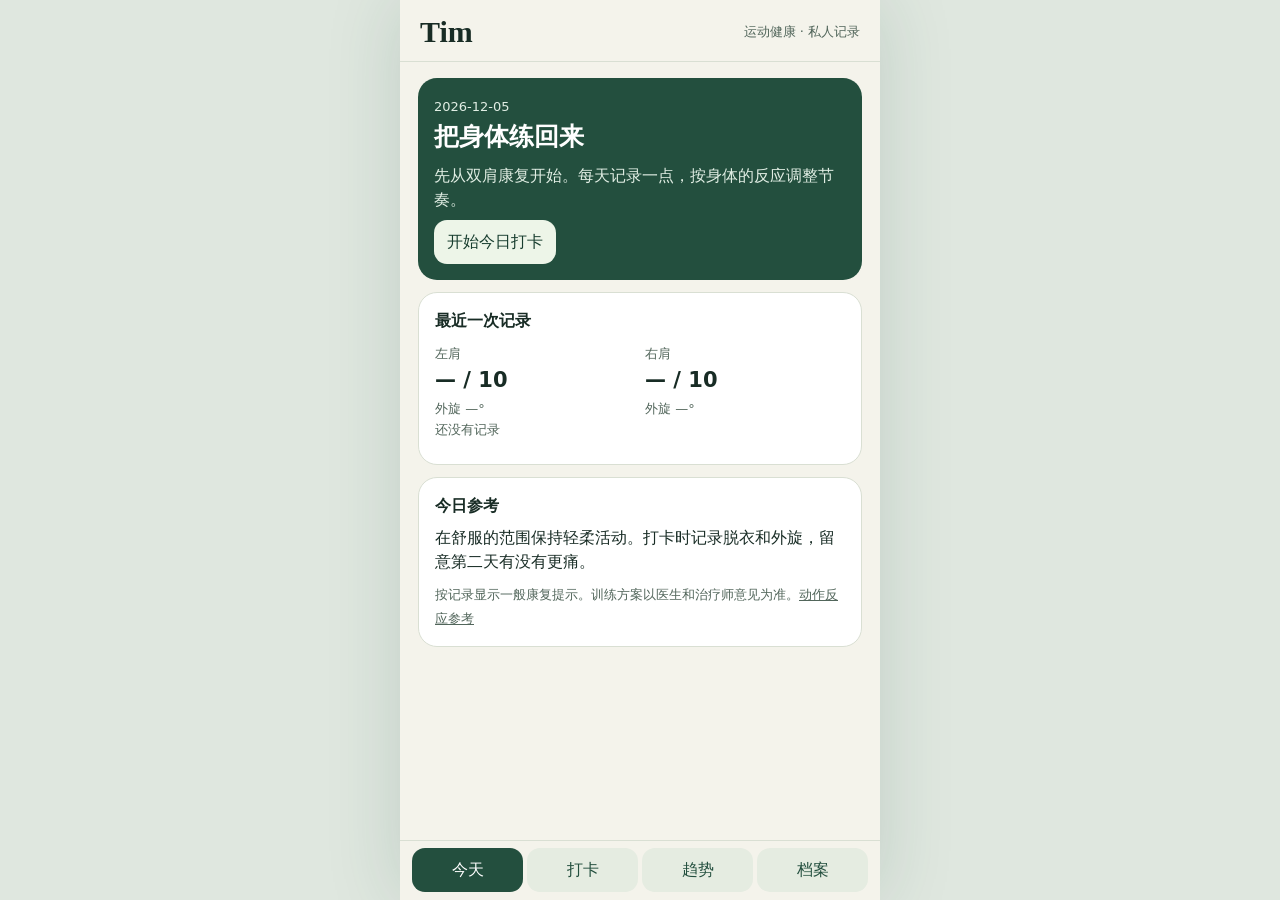
==== index.html @ 2dcb874c "Publish Tim shoulder recovery tracker" ====
<!doctype html>
<html lang="zh-CN">
<head>
<meta charset="utf-8"><meta name="viewport" content="width=device-width,initial-scale=1,viewport-fit=cover">
<meta name="color-scheme" content="light"><title>Tim · 运动健康</title>
<style>
:root{--ink:#182c25;--muted:#52665b;--green:#234f3e;--paper:#f4f3eb;--line:#d9dfd3}
*{box-sizing:border-box}body{margin:0;background:#dfe7df;color:var(--ink);font:16px/1.5 system-ui,sans-serif}
.app{width:min(100%,480px);height:100vh;height:100dvh;margin:auto;display:grid;grid-template-rows:auto minmax(0,1fr) auto;background:var(--paper);box-shadow:0 0 70px #234f3e28}
header{padding:max(15px,env(safe-area-inset-top)) 20px 12px;display:flex;justify-content:space-between;align-items:center;border-bottom:1px solid var(--line)}
.brand{font:bold 30px Georgia,serif}.badge{color:var(--muted);font-size:13px}
main{overflow:auto;overscroll-behavior:contain;padding:16px 18px 24px}section[hidden]{display:none}
nav{display:grid;grid-template-columns:repeat(4,1fr);gap:4px;padding:7px 12px max(8px,env(safe-area-inset-bottom));border-top:1px solid var(--line);background:var(--paper)}
button,input,textarea,select{font:inherit}button{cursor:pointer;border:0;border-radius:13px;padding:10px 13px;color:var(--green);background:#e5ece1;min-height:44px}button[aria-current=true],.primary{background:var(--green);color:white}
button:focus-visible,a:focus-visible,input:focus-visible,select:focus-visible,textarea:focus-visible{outline:2px solid #3a795e;outline-offset:2px}
.hero,.card{padding:16px;border-radius:19px;margin:0 0 12px}.hero{background:var(--green);color:#fff}.hero p{color:#e1eee4}.hero button{background:#edf5e8;color:#173d2e}
.card{background:#fff;border:1px solid var(--line)}h1,h2,h3,p{margin:0 0 8px}h1{font-size:25px}h2{font-size:21px}h3{font-size:16px}
small,.hint{color:var(--muted);font-size:13px}.hero small{color:#e1eee4}.grid{display:grid;grid-template-columns:1fr 1fr;gap:10px}
label{display:block;margin:0 0 10px;font-size:14px}input,textarea,select{width:100%;border:1px solid #b7c6b9;border-radius:9px;padding:8px;color:var(--ink);background:#fff;margin-top:3px;min-width:0}
textarea{resize:vertical;min-height:70px}.actions{display:flex;gap:8px;flex-wrap:wrap}.metric{font-size:21px;font-weight:bold}.record{border-top:1px solid var(--line);padding:10px 0}.record p{overflow-wrap:anywhere;white-space:pre-wrap}.status{min-height:22px;color:var(--green);overflow-wrap:anywhere}
svg{width:100%;display:block}a{color:inherit}.danger{color:#8f332b}
</style>
</head>
<body>
<div class="app">
<header><div class="brand">Tim</div><div class="badge">运动健康 · 私人记录</div></header>
<main id="screen">
<section id="home">
<div class="hero"><small id="today"></small><h1>把身体练回来</h1><p>先从双肩康复开始。每天记录一点，按身体的反应调整节奏。</p><button data-go="log">开始今日打卡</button></div>
<div class="card"><h3>最近一次记录</h3><div id="summary" class="grid"></div><p id="latestDate" class="hint"></p></div>
<div class="card"><h3>今日参考</h3><p id="guidance"></p><small>按记录显示一般康复提示。训练方案以医生和治疗师意见为准。<a href="https://www.nhsinform.scot/illnesses-and-conditions/muscle-bone-and-joints/arm-shoulder-and-hand-problems-and-conditions/exercises-for-shoulder-problems" target="_blank" rel="noopener">动作反应参考</a></small></div>
</section>
<section id="log" hidden>
<h2>肩部康复打卡</h2><p class="hint">疼痛 0–10 分。外旋从前臂朝正前方的 0° 起算，记舒服范围；没测就留空。</p>
<form id="entry" class="card">
<label>日期<input name="date" type="date" required></label>
<div class="grid">
<label>左肩疼痛<input name="leftPain" type="number" min="0" max="10" step="1"></label>
<label>右肩疼痛<input name="rightPain" type="number" min="0" max="10" step="1"></label>
<label>左肩主动外旋 °<input name="leftAngle" type="number" min="0" max="180"></label>
<label>右肩主动外旋 °<input name="rightAngle" type="number" min="0" max="180"></label>
</div>
<label>夜间痛醒<select name="wake"><option value="">未记录</option><option>没有</option><option>有</option></select></label>
<label>脱衣难度<select name="dress"><option value="">未记录</option><option>轻松</option><option>有点困难</option><option>明显困难</option></select></label>
<label>上次训练后次日反应<select name="response"><option value="">未记录</option><option>更轻松</option><option>差不多</option><option>更痛</option></select></label>
<label>训练、理疗或其他备注<textarea name="note" maxlength="3000"></textarea></label>
<button class="primary" type="submit">保存当天记录</button>
</form></section>
<section id="trends" hidden>
<h2>恢复趋势</h2>
<div class="card"><label>指标<select id="metric"><option value="pain">疼痛 0–10</option><option value="angle">主动外旋 °</option></select></label><div id="chart"></div><small>绿线左肩 · 棕线右肩 · 最多 14 条记录，按记录顺序显示，空白数据不画点。</small></div>
<div class="card"><h3>记录历史</h3><div id="history"></div></div>
</section>
<section id="profile" hidden>
<h2>健康档案</h2>
<form id="profileForm" class="card">
<label>称呼<input name="name" maxlength="60"></label>
<label>年龄<input name="age" type="number" min="1" max="120"></label>
<label>关注目标<textarea name="goal" maxlength="3000"></textarea></label>
<label>症状与就诊时间线<textarea name="timeline" maxlength="6000"></textarea></label>
<button class="primary" type="submit">保存档案</button>
</form>
<div class="card"><h3>备份与迁移</h3><p class="hint">档案留在当前浏览器和网址下。换域名、换设备前先导出，再到新网址导入。备份含健康信息，请妥善保管。导入会替换当前档案与记录。</p>
<div class="actions"><button id="export">导出 JSON</button><button id="import">导入 JSON</button></div><input id="upload" type="file" accept=".json,application/json" hidden></div>
</section>
<div id="status" class="status" role="status" aria-live="polite"></div>
</main>
<nav aria-label="主导航"><button data-tab="home" aria-current="true">今天</button><button data-tab="log">打卡</button><button data-tab="trends">趋势</button><button data-tab="profile">档案</button></nav>
</div>
<script>
'use strict';
const key = 'tim.health.v1';
const get = id => document.getElementById(id);
const metrics = ['leftPain','rightPain','leftAngle','rightAngle'];
const options = {wake:['没有','有'],dress:['轻松','有点困难','明显困难'],response:['更轻松','差不多','更痛']};
const blank = () => ({version:1,profile:{name:'',age:null,goal:'',timeline:''},entries:{}});
const validDate = value => /^\d{4}-\d{2}-\d{2}$/.test(value) && Number.isFinite(Date.parse(value)) && new Date(value).toISOString().slice(0,10) === value;
const localDate = () => new Intl.DateTimeFormat('sv-SE',{year:'numeric',month:'2-digit',day:'2-digit'}).format(new Date());
const number = (value,max,min=0) => value === null || value === '' || value === undefined ? null :
  Number.isInteger(Number(value)) && Number(value) >= min && Number(value) <= max ? Number(value) : null;
const shortText = (value,max) => typeof value === 'string' ? value.slice(0,max) : '';
function normalize(raw) {
  if (!raw || raw.version !== 1 || !raw.profile || !raw.entries || Array.isArray(raw.entries) || typeof raw.entries !== 'object') throw Error('备份格式不兼容');
  const result = blank();
  for (const [field,max] of Object.entries({name:60,goal:3000,timeline:6000})) result.profile[field] = shortText(raw.profile[field],max);
  result.profile.age = number(raw.profile.age,120,1);
  for (const [date,row] of Object.entries(raw.entries)) {
    if (!validDate(date) || !row || typeof row !== 'object') throw Error('备份含无效记录日期或内容');
    const clean = {note:shortText(row.note,3000)};
    for (const field of metrics) clean[field] = number(row[field],field.endsWith('Pain') ? 10 : 180);
    for (const [field,values] of Object.entries(options)) clean[field] = values.includes(row[field]) ? row[field] : '';
    result.entries[date] = clean;
  }
  return result;
}
let state = blank();
const message = value => { get('status').textContent = value; };
try { const saved = localStorage.getItem(key); if(saved) state = normalize(JSON.parse(saved)); }
catch { message('无法读取本机档案，请检查浏览器存储权限或导入已有备份。'); }
function save(next) {
  try { localStorage.setItem(key,JSON.stringify(next)); state = next; return true; }
  catch { message('保存失败，请检查浏览器存储空间或权限。'); return false; }
}
function show(id) {
  for (const section of document.querySelectorAll('main section')) section.hidden = section.id !== id;
  for (const button of document.querySelectorAll('[data-tab]')) button.setAttribute('aria-current',String(button.dataset.tab === id));
  get('screen').scrollTop = 0;
  message('');
}
function fill(form,data) {
  for (const field of Array.from(form.elements)) if(field.name && field.name !== 'date') field.value = data[field.name] ?? '';
}
function loadDay(date) { get('entry').elements.date.value = date; fill(get('entry'),state.entries[date] ?? {}); }
function element(tag,value,className) {
  const node = document.createElement(tag); node.textContent = value; if(className) node.className = className; return node;
}
const display = value => value ?? '—';
function render() {
  const dates = Object.keys(state.entries).sort();
  const latest = dates.at(-1);
  const row = state.entries[latest] ?? {};
  get('today').textContent = localDate();
  get('latestDate').textContent = latest ?? '还没有记录';
  get('summary').replaceChildren();
  for (const side of ['left','right']) {
    const block = document.createElement('div');
    block.append(element('small',side === 'left' ? '左肩' : '右肩'),
      element('div',display(row[side+'Pain'])+' / 10','metric'),
      element('small','外旋 '+display(row[side+'Angle'])+'°'));
    get('summary').append(block);
  }
  get('guidance').textContent = row.response === '更痛' ?
    '上次活动后次日更痛。今天把动作幅度和次数减小；反复加重时请联系康复治疗师。' :
    '在舒服的范围保持轻柔活动。打卡时记录脱衣和外旋，留意第二天有没有更痛。';
  const history = get('history');
  history.replaceChildren();
  if(!dates.length) history.append(element('p','保存第一条打卡后开始追踪。','hint'));
  for (const date of dates.slice().reverse()) {
    const item = state.entries[date];
    const block = element('div','','record');
    block.append(element('h3',date),element('p','疼痛 左 '+display(item.leftPain)+' / 右 '+display(item.rightPain)+' · 外旋 左 '+display(item.leftAngle)+'° / 右 '+display(item.rightAngle)+'°'),
      element('p',[item.wake && '痛醒 '+item.wake,item.dress && '脱衣 '+item.dress,item.response && '次日 '+item.response].filter(Boolean).join(' · '),'hint'));
    if(item.note) block.append(element('p',item.note));
    const edit = element('button','编辑'); edit.onclick = () => { loadDay(date); show('log'); };
    const remove = element('button','删除','danger'); remove.onclick = () => {
      if(!confirm('删除 '+date+' 的记录？')) return;
      const entries = {...state.entries}; delete entries[date];
      if(save({...state,entries})) { loadDay(get('entry').elements.date.value); render(); message('已删除记录'); }
    };
    const actions = element('div','','actions'); actions.append(edit,remove); block.append(actions); history.append(block);
  }
  renderChart();
}
function renderChart() {
  const chart = get('chart'); chart.replaceChildren();
  const dates = Object.keys(state.entries).sort().slice(-14);
  const angle = get('metric').value === 'angle';
  const suffix = angle ? 'Angle' : 'Pain';
  const maximum = angle ? 180 : 10;
  if(!dates.some(date => ['left','right'].some(side => state.entries[date][side+suffix] !== null))) {
    chart.append(element('p','这个指标还没有可绘制的数据。','hint')); return;
  }
  const ns = 'http://www.w3.org/2000/svg';
  const svg = document.createElementNS(ns,'svg');
  svg.setAttribute('viewBox','0 0 320 140'); svg.setAttribute('role','img'); svg.setAttribute('aria-label',angle ? '双肩主动外旋趋势' : '双肩疼痛趋势');
  function draw(tag,attrs,value) {
    const shape = document.createElementNS(ns,tag);
    for(const [key,val] of Object.entries(attrs)) shape.setAttribute(key,val);
    if(value !== undefined) shape.textContent = value;
    svg.append(shape);
  }
  for(const fraction of [0,.5,1]) {
    const y = 112 - 96*fraction;
    draw('line',{x1:30,x2:310,y1:y,y2:y,stroke:'#d9dfd3'});
    draw('text',{x:1,y:y+4,'font-size':10,fill:'#52665b'},maximum*fraction);
  }
  for(const [side,color] of [['left','#25644c'],['right','#985137']]) {
    let previous = null;
    dates.forEach((date,index) => {
      const value = state.entries[date][side+suffix];
      if(value === null) { previous = null; return; }
      const x = dates.length === 1 ? 170 : 34+index*270/(dates.length-1);
      const y = 112-value*96/maximum;
      if(previous) draw('line',{x1:previous.x,y1:previous.y,x2:x,y2:y,stroke:color,'stroke-width':2});
      draw('circle',{cx:x,cy:y,r:4,fill:color});
      previous = {x,y};
    });
  }
  draw('text',{x:34,y:134,'font-size':10,fill:'#52665b'},dates[0].slice(5));
  if(dates.length > 1) draw('text',{x:304,y:134,'text-anchor':'end','font-size':10,fill:'#52665b'},dates.at(-1).slice(5));
  chart.append(svg);
}
document.querySelectorAll('[data-tab],[data-go]').forEach(button => {
  button.onclick = () => {
    const target = button.dataset.tab ?? button.dataset.go;
    if(target === 'log') loadDay(localDate());
    show(target);
  };
});
get('entry').elements.date.onchange = event => fill(get('entry'),state.entries[event.target.value] ?? {});
get('entry').onsubmit = event => {
  event.preventDefault();
  const {date,...entry} = Object.fromEntries(new FormData(event.currentTarget));
  if(!validDate(date)) { message('请选择有效日期'); return; }
  const next = normalize({...state,entries:{...state.entries,[date]:entry}});
  if(save(next)) { render(); message('已保存 '+date+' 的记录'); }
};
get('profileForm').onsubmit = event => {
  event.preventDefault();
  const profile = Object.fromEntries(new FormData(event.currentTarget));
  if(save(normalize({...state,profile}))) message('已保存健康档案');
};
get('metric').onchange = renderChart;
get('export').onclick = () => {
  const url = URL.createObjectURL(new Blob([JSON.stringify(state,null,2)],{type:'application/json'}));
  const link = document.createElement('a'); link.href = url; link.download = 'Tim-backup-'+localDate()+'.json'; link.click();
  setTimeout(() => URL.revokeObjectURL(url),1000); message('已生成备份');
};
get('import').onclick = () => get('upload').click();
get('upload').onchange = async event => {
  const file = event.target.files[0]; event.target.value = ''; if(!file) return;
  try {
    if(file.size > 5_000_000) throw Error('备份文件过大');
    const next = normalize(JSON.parse(await file.text()));
    if(!confirm('用这份备份替换本机档案及 '+Object.keys(state.entries).length+' 条记录？')) return;
    if(save(next)) { fill(get('profileForm'),state.profile); loadDay(localDate()); render(); message('已导入备份'); }
  } catch(error) { message('导入失败：'+error.message); }
};
fill(get('profileForm'),state.profile);
loadDay(localDate()); render();
</script>
</body>
</html>
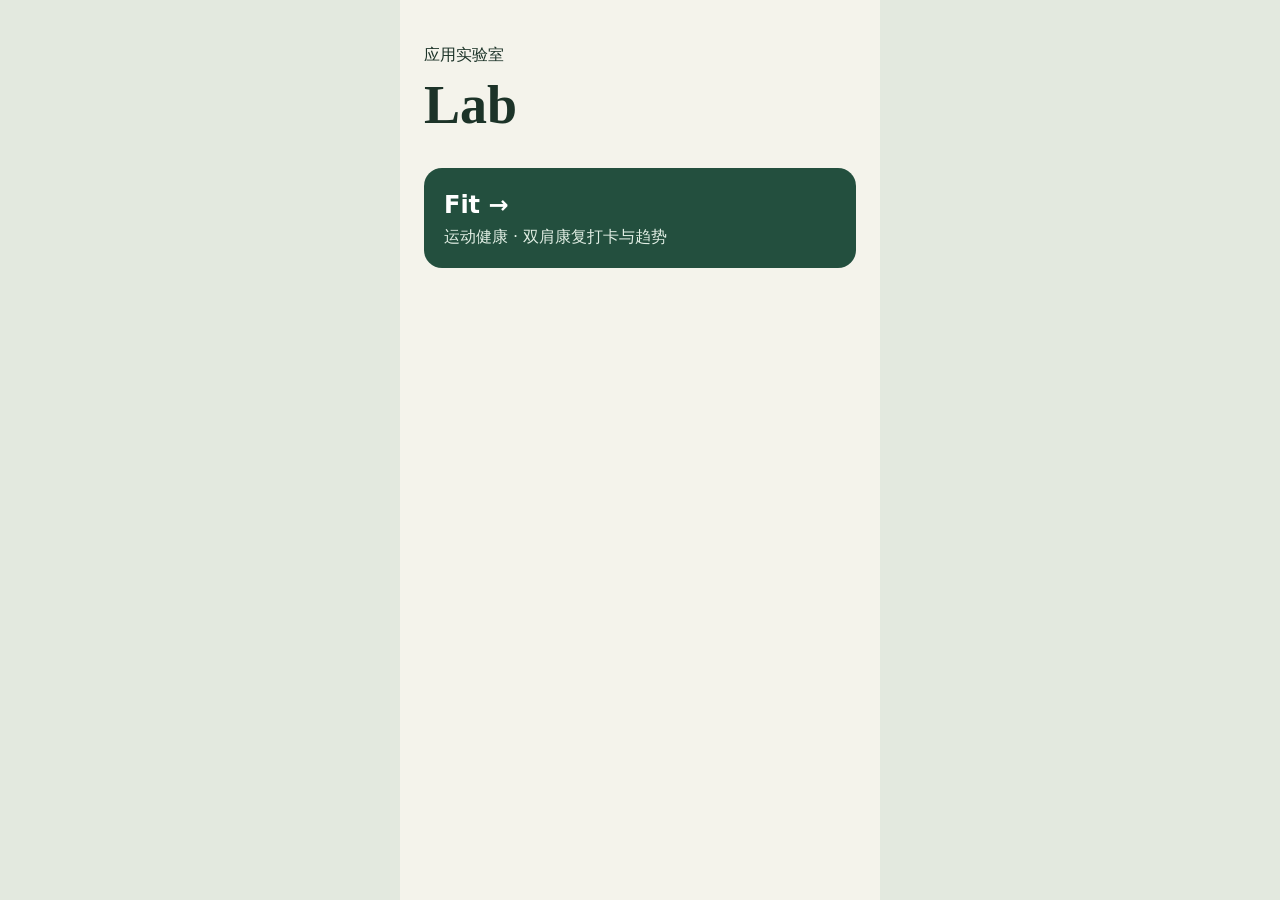
==== commit da7573b0: "Add Lab landing page with Fit link" ====
--- a/index.html
+++ b/index.html
@@ -1,233 +1,14 @@
 <!doctype html>
 <html lang="zh-CN">
-<head>
-<meta charset="utf-8"><meta name="viewport" content="width=device-width,initial-scale=1,viewport-fit=cover">
-<meta name="color-scheme" content="light"><title>Tim · 运动健康</title>
+<meta charset="utf-8">
+<meta name="viewport" content="width=device-width, initial-scale=1">
+<title>Lab · 应用实验室</title>
 <style>
-:root{--ink:#182c25;--muted:#52665b;--green:#234f3e;--paper:#f4f3eb;--line:#d9dfd3}
-*{box-sizing:border-box}body{margin:0;background:#dfe7df;color:var(--ink);font:16px/1.5 system-ui,sans-serif}
-.app{width:min(100%,480px);height:100vh;height:100dvh;margin:auto;display:grid;grid-template-rows:auto minmax(0,1fr) auto;background:var(--paper);box-shadow:0 0 70px #234f3e28}
-header{padding:max(15px,env(safe-area-inset-top)) 20px 12px;display:flex;justify-content:space-between;align-items:center;border-bottom:1px solid var(--line)}
-.brand{font:bold 30px Georgia,serif}.badge{color:var(--muted);font-size:13px}
-main{overflow:auto;overscroll-behavior:contain;padding:16px 18px 24px}section[hidden]{display:none}
-nav{display:grid;grid-template-columns:repeat(4,1fr);gap:4px;padding:7px 12px max(8px,env(safe-area-inset-bottom));border-top:1px solid var(--line);background:var(--paper)}
-button,input,textarea,select{font:inherit}button{cursor:pointer;border:0;border-radius:13px;padding:10px 13px;color:var(--green);background:#e5ece1;min-height:44px}button[aria-current=true],.primary{background:var(--green);color:white}
-button:focus-visible,a:focus-visible,input:focus-visible,select:focus-visible,textarea:focus-visible{outline:2px solid #3a795e;outline-offset:2px}
-.hero,.card{padding:16px;border-radius:19px;margin:0 0 12px}.hero{background:var(--green);color:#fff}.hero p{color:#e1eee4}.hero button{background:#edf5e8;color:#173d2e}
-.card{background:#fff;border:1px solid var(--line)}h1,h2,h3,p{margin:0 0 8px}h1{font-size:25px}h2{font-size:21px}h3{font-size:16px}
-small,.hint{color:var(--muted);font-size:13px}.hero small{color:#e1eee4}.grid{display:grid;grid-template-columns:1fr 1fr;gap:10px}
-label{display:block;margin:0 0 10px;font-size:14px}input,textarea,select{width:100%;border:1px solid #b7c6b9;border-radius:9px;padding:8px;color:var(--ink);background:#fff;margin-top:3px;min-width:0}
-textarea{resize:vertical;min-height:70px}.actions{display:flex;gap:8px;flex-wrap:wrap}.metric{font-size:21px;font-weight:bold}.record{border-top:1px solid var(--line);padding:10px 0}.record p{overflow-wrap:anywhere;white-space:pre-wrap}.status{min-height:22px;color:var(--green);overflow-wrap:anywhere}
-svg{width:100%;display:block}a{color:inherit}.danger{color:#8f332b}
+*{box-sizing:border-box}body{margin:0;background:#e3e9df;color:#1c3328;font:16px/1.6 system-ui,sans-serif}main{max-width:480px;min-height:100dvh;margin:auto;padding:42px 24px;background:#f4f3eb}h1{font:700 54px Georgia,serif;margin:4px 0 32px}p{margin:0 0 6px}a{display:block;padding:18px 20px;border-radius:18px;background:#234f3e;color:white;text-decoration:none}a:focus-visible{outline:3px solid #48785a;outline-offset:4px}strong{font-size:24px}span{display:block;color:#e1eee4}
 </style>
-</head>
-<body>
-<div class="app">
-<header><div class="brand">Tim</div><div class="badge">运动健康 · 私人记录</div></header>
-<main id="screen">
-<section id="home">
-<div class="hero"><small id="today"></small><h1>把身体练回来</h1><p>先从双肩康复开始。每天记录一点，按身体的反应调整节奏。</p><button data-go="log">开始今日打卡</button></div>
-<div class="card"><h3>最近一次记录</h3><div id="summary" class="grid"></div><p id="latestDate" class="hint"></p></div>
-<div class="card"><h3>今日参考</h3><p id="guidance"></p><small>按记录显示一般康复提示。训练方案以医生和治疗师意见为准。<a href="https://www.nhsinform.scot/illnesses-and-conditions/muscle-bone-and-joints/arm-shoulder-and-hand-problems-and-conditions/exercises-for-shoulder-problems" target="_blank" rel="noopener">动作反应参考</a></small></div>
-</section>
-<section id="log" hidden>
-<h2>肩部康复打卡</h2><p class="hint">疼痛 0–10 分。外旋从前臂朝正前方的 0° 起算，记舒服范围；没测就留空。</p>
-<form id="entry" class="card">
-<label>日期<input name="date" type="date" required></label>
-<div class="grid">
-<label>左肩疼痛<input name="leftPain" type="number" min="0" max="10" step="1"></label>
-<label>右肩疼痛<input name="rightPain" type="number" min="0" max="10" step="1"></label>
-<label>左肩主动外旋 °<input name="leftAngle" type="number" min="0" max="180"></label>
-<label>右肩主动外旋 °<input name="rightAngle" type="number" min="0" max="180"></label>
-</div>
-<label>夜间痛醒<select name="wake"><option value="">未记录</option><option>没有</option><option>有</option></select></label>
-<label>脱衣难度<select name="dress"><option value="">未记录</option><option>轻松</option><option>有点困难</option><option>明显困难</option></select></label>
-<label>上次训练后次日反应<select name="response"><option value="">未记录</option><option>更轻松</option><option>差不多</option><option>更痛</option></select></label>
-<label>训练、理疗或其他备注<textarea name="note" maxlength="3000"></textarea></label>
-<button class="primary" type="submit">保存当天记录</button>
-</form></section>
-<section id="trends" hidden>
-<h2>恢复趋势</h2>
-<div class="card"><label>指标<select id="metric"><option value="pain">疼痛 0–10</option><option value="angle">主动外旋 °</option></select></label><div id="chart"></div><small>绿线左肩 · 棕线右肩 · 最多 14 条记录，按记录顺序显示，空白数据不画点。</small></div>
-<div class="card"><h3>记录历史</h3><div id="history"></div></div>
-</section>
-<section id="profile" hidden>
-<h2>健康档案</h2>
-<form id="profileForm" class="card">
-<label>称呼<input name="name" maxlength="60"></label>
-<label>年龄<input name="age" type="number" min="1" max="120"></label>
-<label>关注目标<textarea name="goal" maxlength="3000"></textarea></label>
-<label>症状与就诊时间线<textarea name="timeline" maxlength="6000"></textarea></label>
-<button class="primary" type="submit">保存档案</button>
-</form>
-<div class="card"><h3>备份与迁移</h3><p class="hint">档案留在当前浏览器和网址下。换域名、换设备前先导出，再到新网址导入。备份含健康信息，请妥善保管。导入会替换当前档案与记录。</p>
-<div class="actions"><button id="export">导出 JSON</button><button id="import">导入 JSON</button></div><input id="upload" type="file" accept=".json,application/json" hidden></div>
-</section>
-<div id="status" class="status" role="status" aria-live="polite"></div>
+<main>
+<p>应用实验室</p>
+<h1>Lab</h1>
+<a href="./fit/"><strong>Fit →</strong><span>运动健康 · 双肩康复打卡与趋势</span></a>
 </main>
-<nav aria-label="主导航"><button data-tab="home" aria-current="true">今天</button><button data-tab="log">打卡</button><button data-tab="trends">趋势</button><button data-tab="profile">档案</button></nav>
-</div>
-<script>
-'use strict';
-const key = 'tim.health.v1';
-const get = id => document.getElementById(id);
-const metrics = ['leftPain','rightPain','leftAngle','rightAngle'];
-const options = {wake:['没有','有'],dress:['轻松','有点困难','明显困难'],response:['更轻松','差不多','更痛']};
-const blank = () => ({version:1,profile:{name:'',age:null,goal:'',timeline:''},entries:{}});
-const validDate = value => /^\d{4}-\d{2}-\d{2}$/.test(value) && Number.isFinite(Date.parse(value)) && new Date(value).toISOString().slice(0,10) === value;
-const localDate = () => new Intl.DateTimeFormat('sv-SE',{year:'numeric',month:'2-digit',day:'2-digit'}).format(new Date());
-const number = (value,max,min=0) => value === null || value === '' || value === undefined ? null :
-  Number.isInteger(Number(value)) && Number(value) >= min && Number(value) <= max ? Number(value) : null;
-const shortText = (value,max) => typeof value === 'string' ? value.slice(0,max) : '';
-function normalize(raw) {
-  if (!raw || raw.version !== 1 || !raw.profile || !raw.entries || Array.isArray(raw.entries) || typeof raw.entries !== 'object') throw Error('备份格式不兼容');
-  const result = blank();
-  for (const [field,max] of Object.entries({name:60,goal:3000,timeline:6000})) result.profile[field] = shortText(raw.profile[field],max);
-  result.profile.age = number(raw.profile.age,120,1);
-  for (const [date,row] of Object.entries(raw.entries)) {
-    if (!validDate(date) || !row || typeof row !== 'object') throw Error('备份含无效记录日期或内容');
-    const clean = {note:shortText(row.note,3000)};
-    for (const field of metrics) clean[field] = number(row[field],field.endsWith('Pain') ? 10 : 180);
-    for (const [field,values] of Object.entries(options)) clean[field] = values.includes(row[field]) ? row[field] : '';
-    result.entries[date] = clean;
-  }
-  return result;
-}
-let state = blank();
-const message = value => { get('status').textContent = value; };
-try { const saved = localStorage.getItem(key); if(saved) state = normalize(JSON.parse(saved)); }
-catch { message('无法读取本机档案，请检查浏览器存储权限或导入已有备份。'); }
-function save(next) {
-  try { localStorage.setItem(key,JSON.stringify(next)); state = next; return true; }
-  catch { message('保存失败，请检查浏览器存储空间或权限。'); return false; }
-}
-function show(id) {
-  for (const section of document.querySelectorAll('main section')) section.hidden = section.id !== id;
-  for (const button of document.querySelectorAll('[data-tab]')) button.setAttribute('aria-current',String(button.dataset.tab === id));
-  get('screen').scrollTop = 0;
-  message('');
-}
-function fill(form,data) {
-  for (const field of Array.from(form.elements)) if(field.name && field.name !== 'date') field.value = data[field.name] ?? '';
-}
-function loadDay(date) { get('entry').elements.date.value = date; fill(get('entry'),state.entries[date] ?? {}); }
-function element(tag,value,className) {
-  const node = document.createElement(tag); node.textContent = value; if(className) node.className = className; return node;
-}
-const display = value => value ?? '—';
-function render() {
-  const dates = Object.keys(state.entries).sort();
-  const latest = dates.at(-1);
-  const row = state.entries[latest] ?? {};
-  get('today').textContent = localDate();
-  get('latestDate').textContent = latest ?? '还没有记录';
-  get('summary').replaceChildren();
-  for (const side of ['left','right']) {
-    const block = document.createElement('div');
-    block.append(element('small',side === 'left' ? '左肩' : '右肩'),
-      element('div',display(row[side+'Pain'])+' / 10','metric'),
-      element('small','外旋 '+display(row[side+'Angle'])+'°'));
-    get('summary').append(block);
-  }
-  get('guidance').textContent = row.response === '更痛' ?
-    '上次活动后次日更痛。今天把动作幅度和次数减小；反复加重时请联系康复治疗师。' :
-    '在舒服的范围保持轻柔活动。打卡时记录脱衣和外旋，留意第二天有没有更痛。';
-  const history = get('history');
-  history.replaceChildren();
-  if(!dates.length) history.append(element('p','保存第一条打卡后开始追踪。','hint'));
-  for (const date of dates.slice().reverse()) {
-    const item = state.entries[date];
-    const block = element('div','','record');
-    block.append(element('h3',date),element('p','疼痛 左 '+display(item.leftPain)+' / 右 '+display(item.rightPain)+' · 外旋 左 '+display(item.leftAngle)+'° / 右 '+display(item.rightAngle)+'°'),
-      element('p',[item.wake && '痛醒 '+item.wake,item.dress && '脱衣 '+item.dress,item.response && '次日 '+item.response].filter(Boolean).join(' · '),'hint'));
-    if(item.note) block.append(element('p',item.note));
-    const edit = element('button','编辑'); edit.onclick = () => { loadDay(date); show('log'); };
-    const remove = element('button','删除','danger'); remove.onclick = () => {
-      if(!confirm('删除 '+date+' 的记录？')) return;
-      const entries = {...state.entries}; delete entries[date];
-      if(save({...state,entries})) { loadDay(get('entry').elements.date.value); render(); message('已删除记录'); }
-    };
-    const actions = element('div','','actions'); actions.append(edit,remove); block.append(actions); history.append(block);
-  }
-  renderChart();
-}
-function renderChart() {
-  const chart = get('chart'); chart.replaceChildren();
-  const dates = Object.keys(state.entries).sort().slice(-14);
-  const angle = get('metric').value === 'angle';
-  const suffix = angle ? 'Angle' : 'Pain';
-  const maximum = angle ? 180 : 10;
-  if(!dates.some(date => ['left','right'].some(side => state.entries[date][side+suffix] !== null))) {
-    chart.append(element('p','这个指标还没有可绘制的数据。','hint')); return;
-  }
-  const ns = 'http://www.w3.org/2000/svg';
-  const svg = document.createElementNS(ns,'svg');
-  svg.setAttribute('viewBox','0 0 320 140'); svg.setAttribute('role','img'); svg.setAttribute('aria-label',angle ? '双肩主动外旋趋势' : '双肩疼痛趋势');
-  function draw(tag,attrs,value) {
-    const shape = document.createElementNS(ns,tag);
-    for(const [key,val] of Object.entries(attrs)) shape.setAttribute(key,val);
-    if(value !== undefined) shape.textContent = value;
-    svg.append(shape);
-  }
-  for(const fraction of [0,.5,1]) {
-    const y = 112 - 96*fraction;
-    draw('line',{x1:30,x2:310,y1:y,y2:y,stroke:'#d9dfd3'});
-    draw('text',{x:1,y:y+4,'font-size':10,fill:'#52665b'},maximum*fraction);
-  }
-  for(const [side,color] of [['left','#25644c'],['right','#985137']]) {
-    let previous = null;
-    dates.forEach((date,index) => {
-      const value = state.entries[date][side+suffix];
-      if(value === null) { previous = null; return; }
-      const x = dates.length === 1 ? 170 : 34+index*270/(dates.length-1);
-      const y = 112-value*96/maximum;
-      if(previous) draw('line',{x1:previous.x,y1:previous.y,x2:x,y2:y,stroke:color,'stroke-width':2});
-      draw('circle',{cx:x,cy:y,r:4,fill:color});
-      previous = {x,y};
-    });
-  }
-  draw('text',{x:34,y:134,'font-size':10,fill:'#52665b'},dates[0].slice(5));
-  if(dates.length > 1) draw('text',{x:304,y:134,'text-anchor':'end','font-size':10,fill:'#52665b'},dates.at(-1).slice(5));
-  chart.append(svg);
-}
-document.querySelectorAll('[data-tab],[data-go]').forEach(button => {
-  button.onclick = () => {
-    const target = button.dataset.tab ?? button.dataset.go;
-    if(target === 'log') loadDay(localDate());
-    show(target);
-  };
-});
-get('entry').elements.date.onchange = event => fill(get('entry'),state.entries[event.target.value] ?? {});
-get('entry').onsubmit = event => {
-  event.preventDefault();
-  const {date,...entry} = Object.fromEntries(new FormData(event.currentTarget));
-  if(!validDate(date)) { message('请选择有效日期'); return; }
-  const next = normalize({...state,entries:{...state.entries,[date]:entry}});
-  if(save(next)) { render(); message('已保存 '+date+' 的记录'); }
-};
-get('profileForm').onsubmit = event => {
-  event.preventDefault();
-  const profile = Object.fromEntries(new FormData(event.currentTarget));
-  if(save(normalize({...state,profile}))) message('已保存健康档案');
-};
-get('metric').onchange = renderChart;
-get('export').onclick = () => {
-  const url = URL.createObjectURL(new Blob([JSON.stringify(state,null,2)],{type:'application/json'}));
-  const link = document.createElement('a'); link.href = url; link.download = 'Tim-backup-'+localDate()+'.json'; link.click();
-  setTimeout(() => URL.revokeObjectURL(url),1000); message('已生成备份');
-};
-get('import').onclick = () => get('upload').click();
-get('upload').onchange = async event => {
-  const file = event.target.files[0]; event.target.value = ''; if(!file) return;
-  try {
-    if(file.size > 5_000_000) throw Error('备份文件过大');
-    const next = normalize(JSON.parse(await file.text()));
-    if(!confirm('用这份备份替换本机档案及 '+Object.keys(state.entries).length+' 条记录？')) return;
-    if(save(next)) { fill(get('profileForm'),state.profile); loadDay(localDate()); render(); message('已导入备份'); }
-  } catch(error) { message('导入失败：'+error.message); }
-};
-fill(get('profileForm'),state.profile);
-loadDay(localDate()); render();
-</script>
-</body>
 </html>
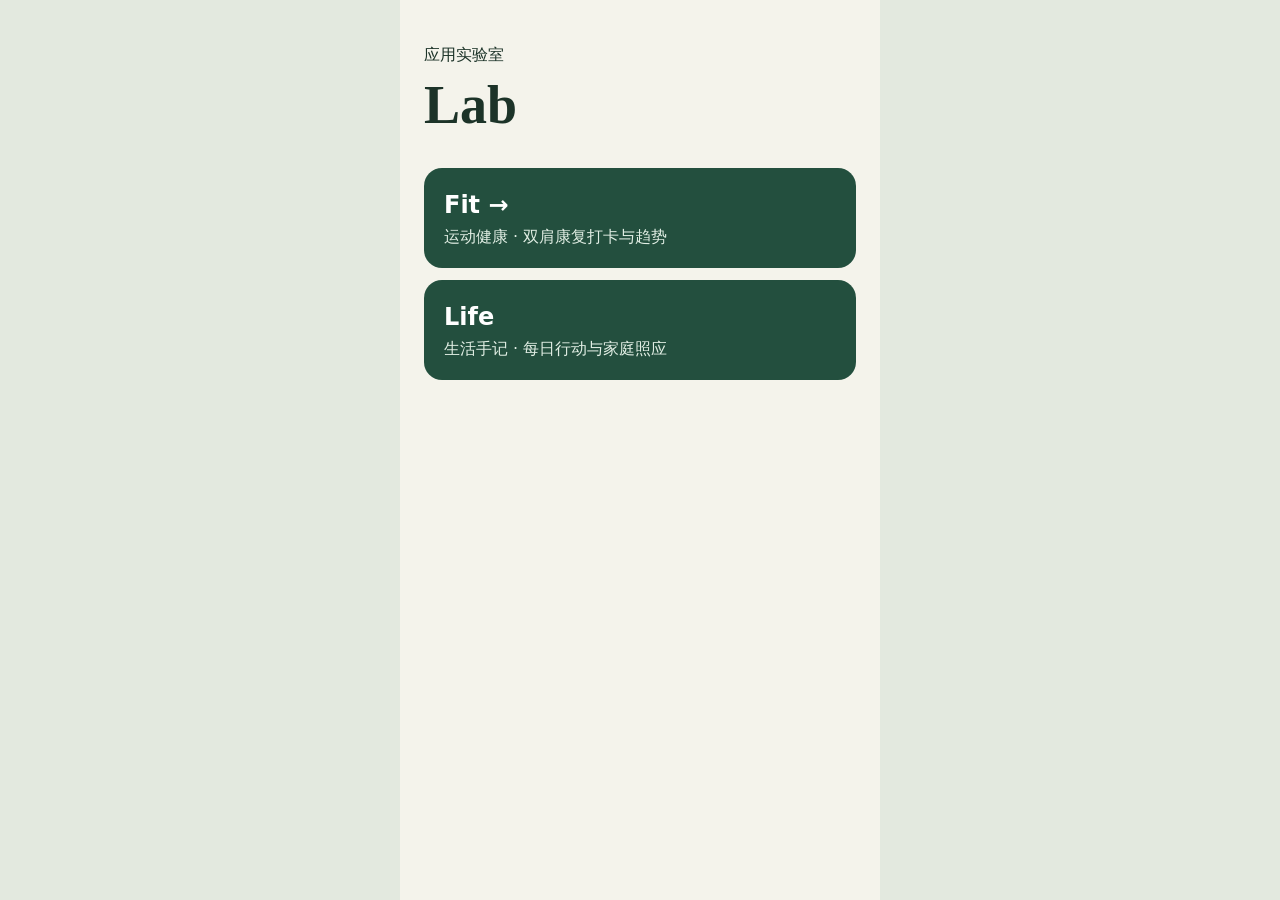
==== commit 6d29a0f6: "Link Life from the Lab home page" ====
--- a/index.html
+++ b/index.html
@@ -10,5 +10,6 @@
 <p>应用实验室</p>
 <h1>Lab</h1>
 <a href="./fit/"><strong>Fit →</strong><span>运动健康 · 双肩康复打卡与趋势</span></a>
+<a style="margin-top:12px" href="./Life/"><strong>Life</strong><span>生活手记 · 每日行动与家庭照应</span></a>
 </main>
 </html>
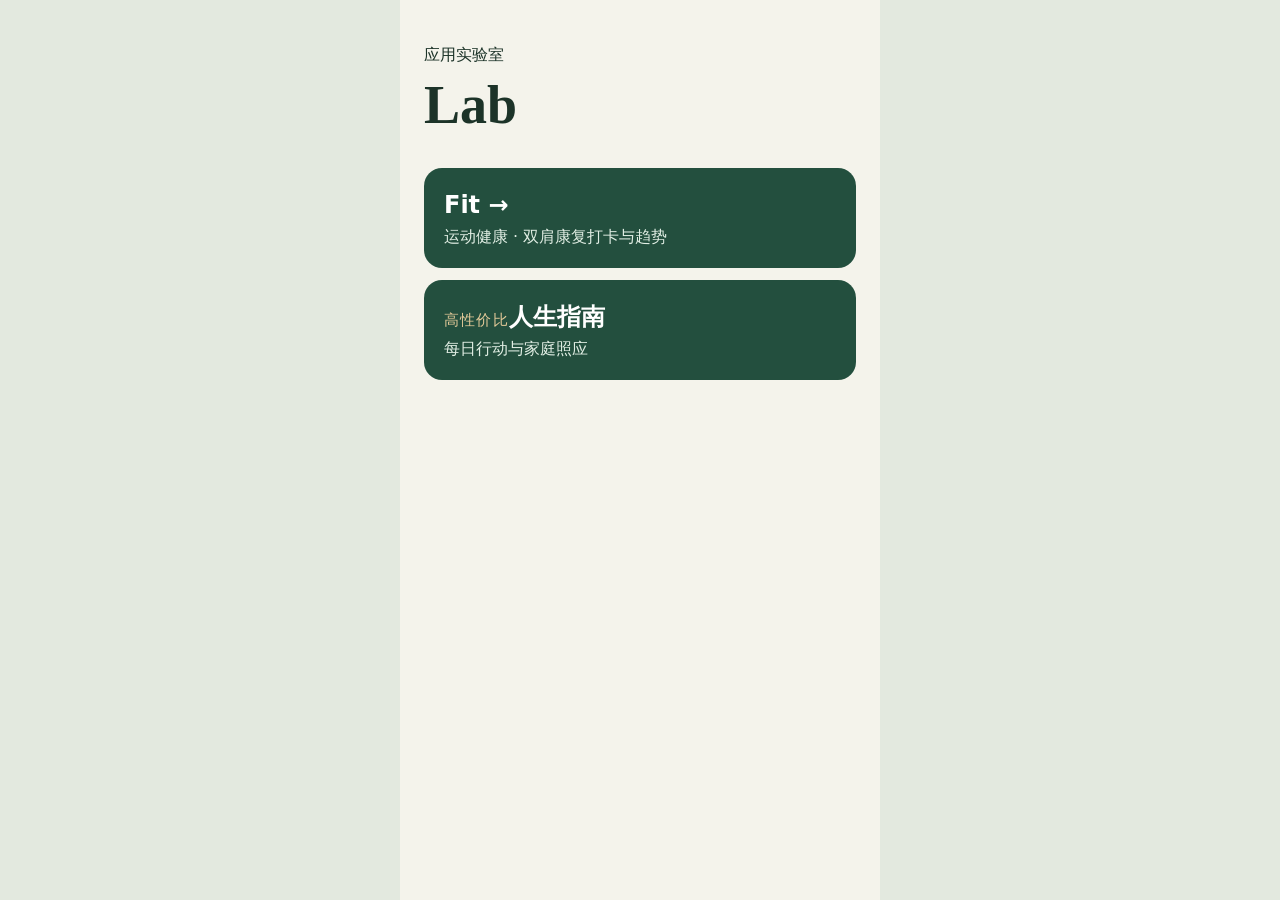
==== commit d0b352a2: "Show the new guide title in the Lab directory" ====
--- a/index.html
+++ b/index.html
@@ -10,6 +10,6 @@
 <p>应用实验室</p>
 <h1>Lab</h1>
 <a href="./fit/"><strong>Fit →</strong><span>运动健康 · 双肩康复打卡与趋势</span></a>
-<a style="margin-top:12px" href="./Life/"><strong>Life</strong><span>生活手记 · 每日行动与家庭照应</span></a>
+<a style="margin-top:12px" href="./Life/"><strong><small style="font:500 15px system-ui;color:#e2c998;letter-spacing:.08em">高性价比</small>人生指南</strong><span>每日行动与家庭照应</span></a>
 </main>
 </html>
